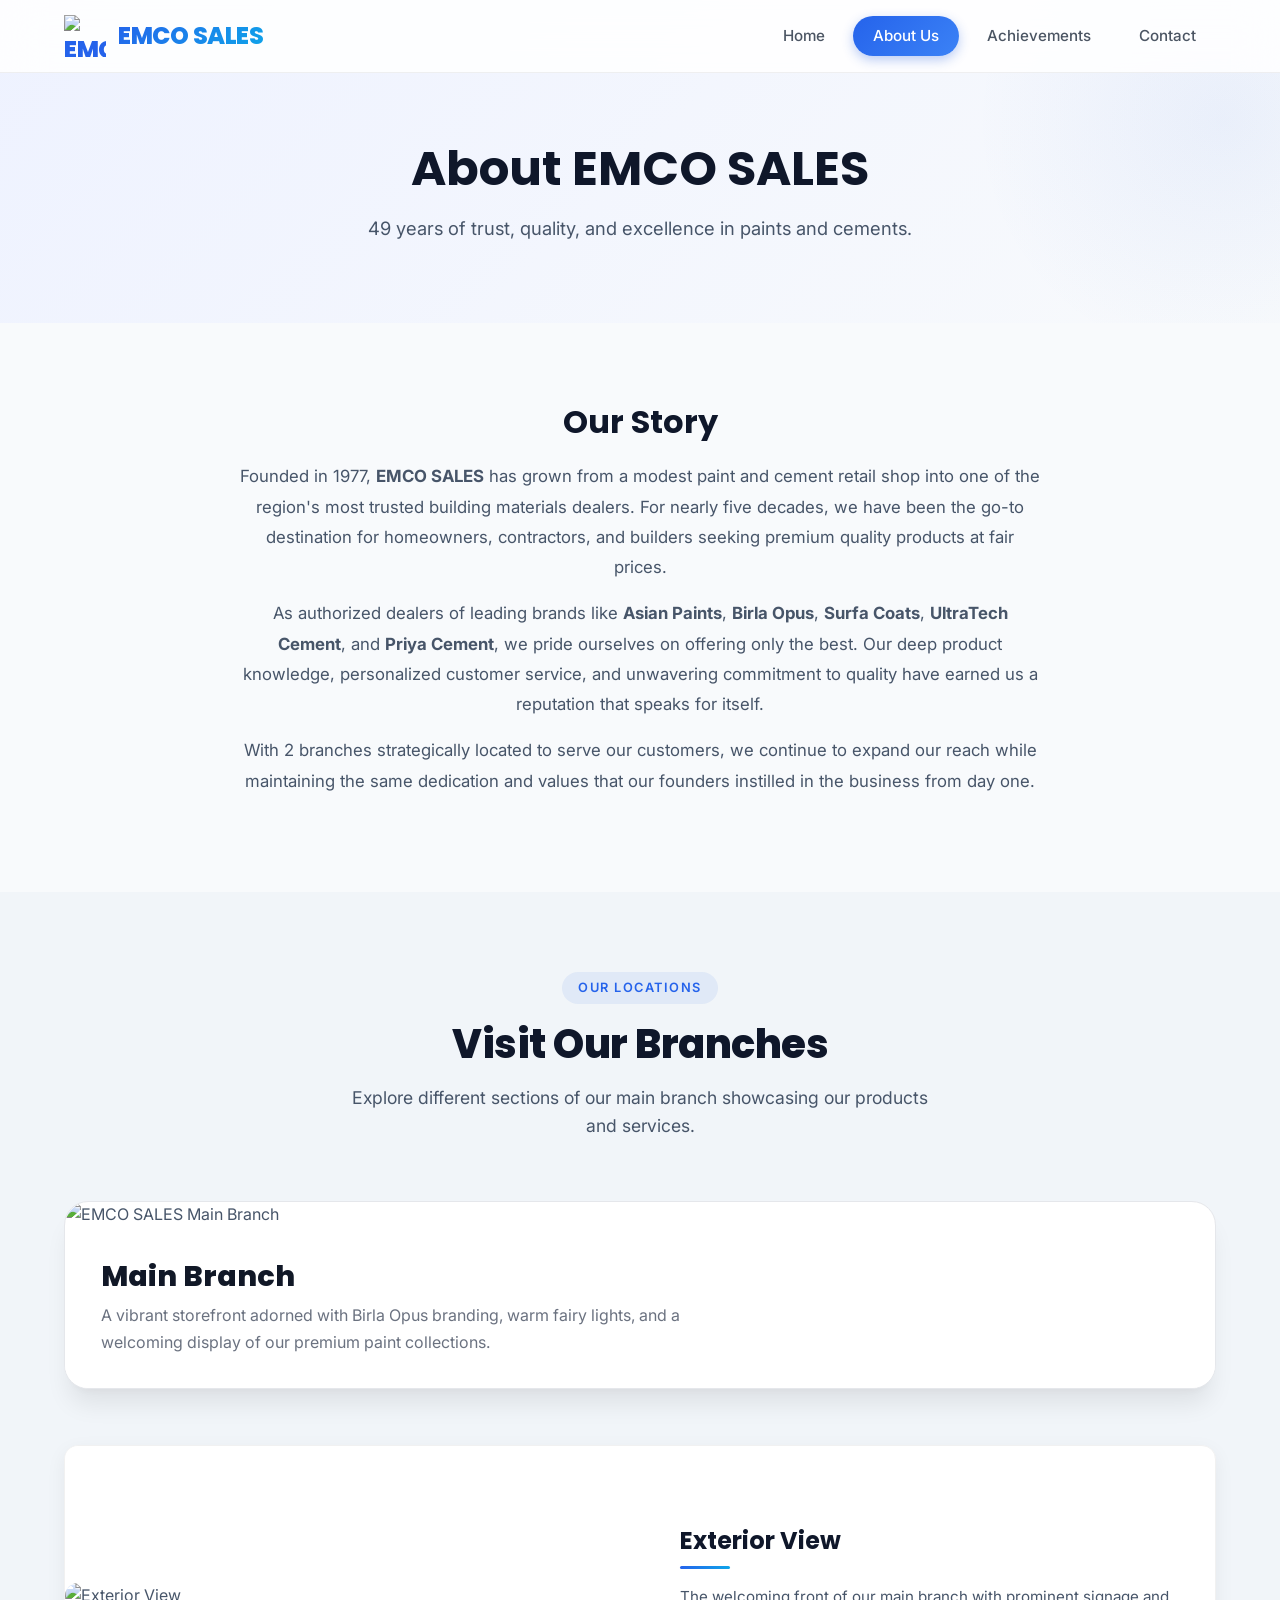
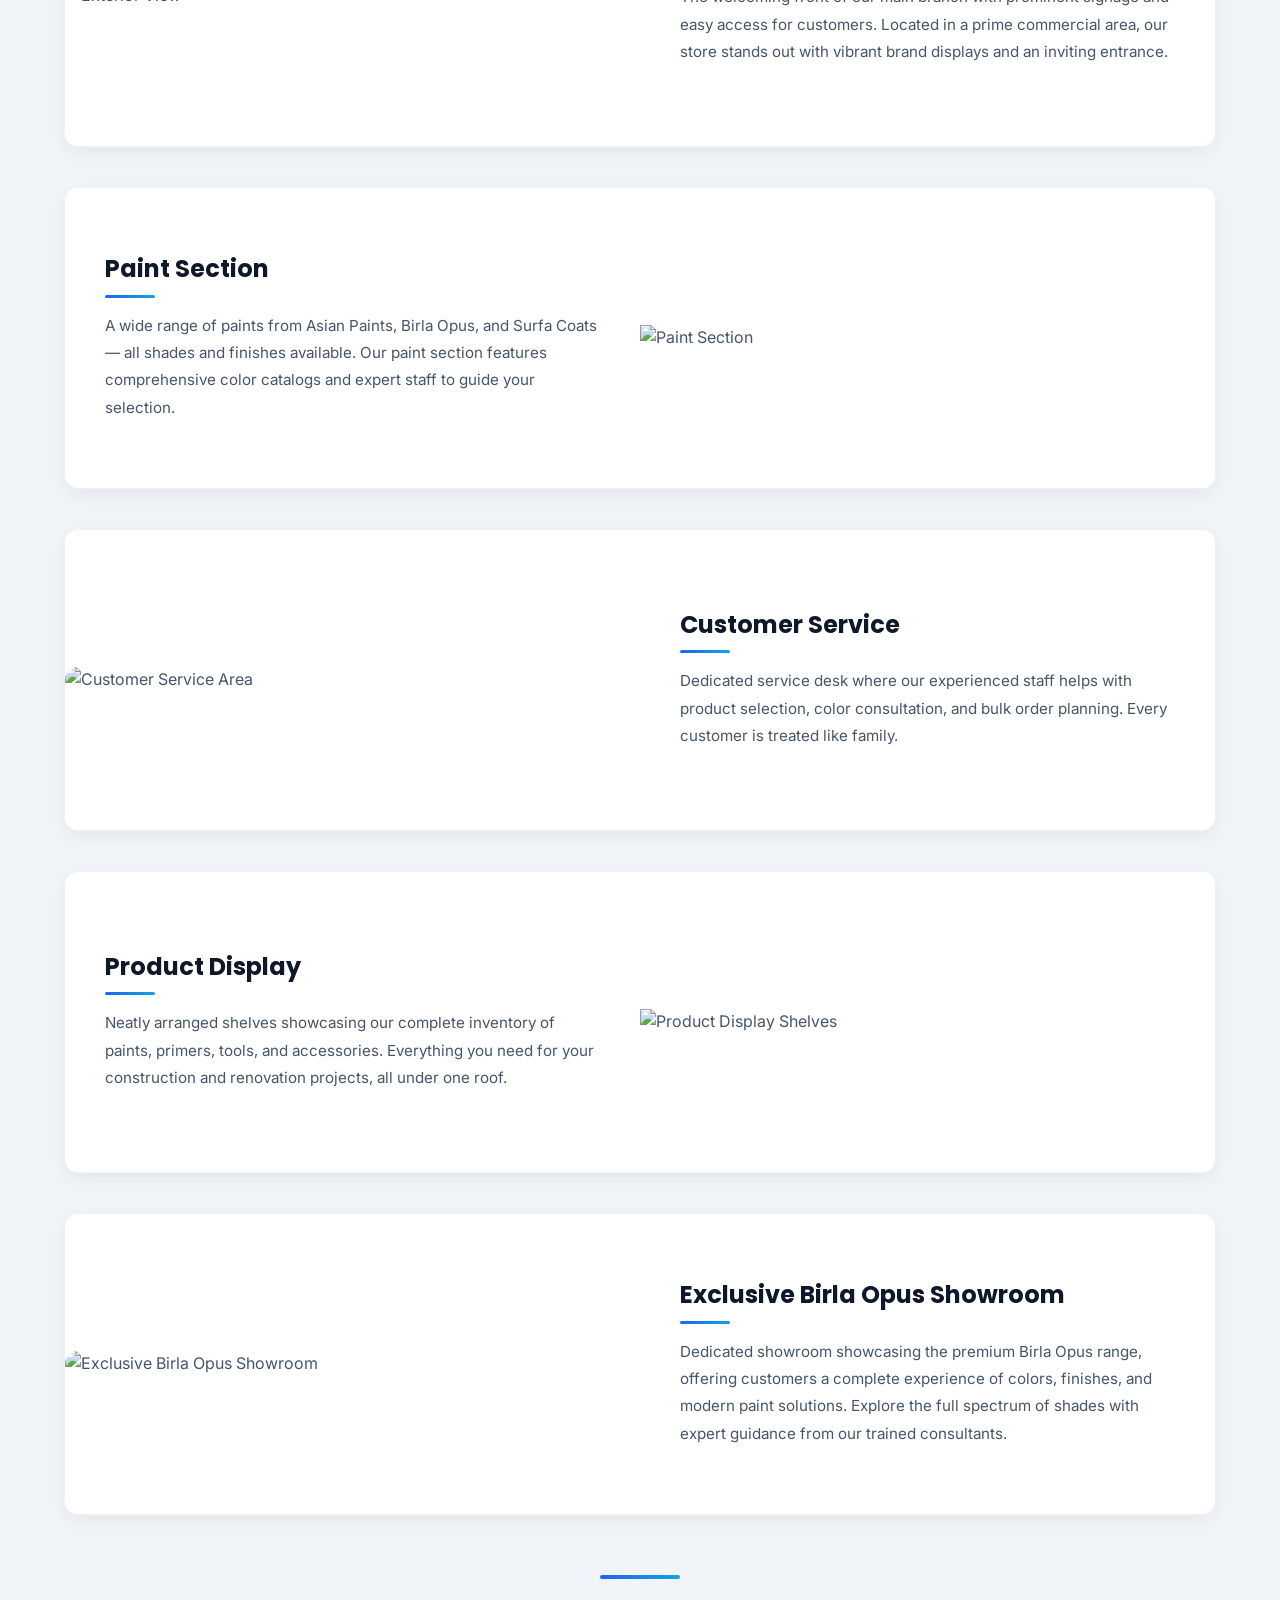
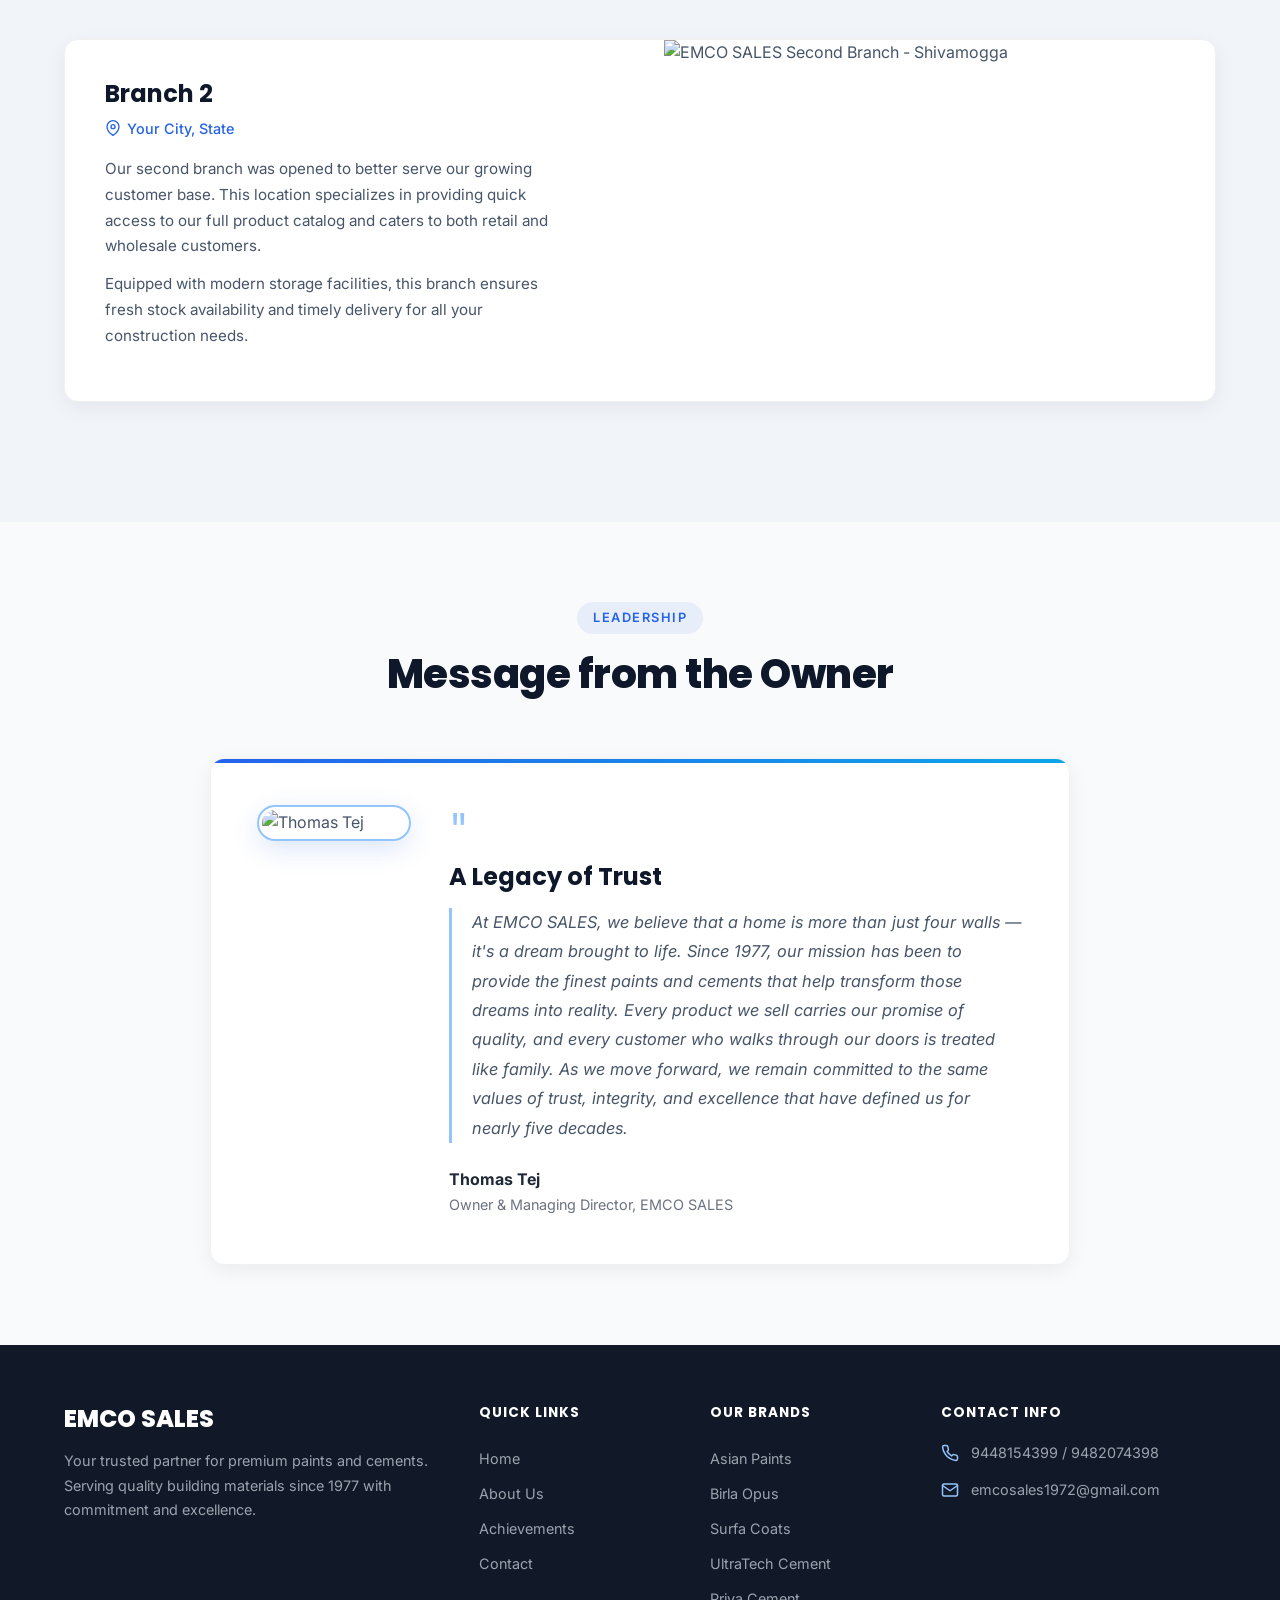
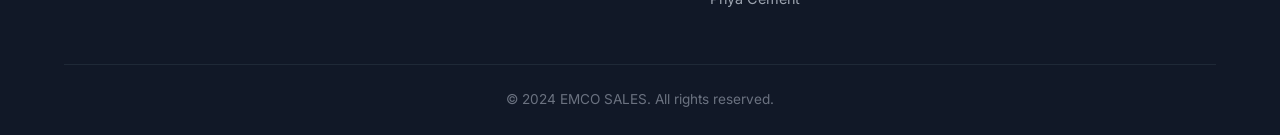
==== about.html @ 15edd334 "Add files via upload" ====
<!DOCTYPE html>
<html lang="en">

<head>
  <meta charset="UTF-8">
  <meta name="viewport" content="width=device-width, initial-scale=1.0">
  <meta name="description"
    content="About EMCO SALES - Learn about our 49+ year legacy in paints and cements. Discover our branches and meet our team.">
  <title>About Us | EMCO SALES</title>
  <link rel="stylesheet" href="styles.css">
  <link rel="icon"
    href="data:image/svg+xml,<svg xmlns='http://www.w3.org/2000/svg' viewBox='0 0 100 100'><text y='.9em' font-size='90'>🏗️</text></svg>">
</head>

<body>

  <!-- ===== NAVBAR ===== -->
  <nav class="navbar" id="navbar">
    <div class="container">
      <a href="index.html" class="nav-logo">
        <div class="nav-logo-icon">
          <img src="images/logo.png" alt="EMCO Logo" class="logo-img">
        </div>
        <span>EMCO SALES</span>
      </a>
      <div class="nav-links" id="navLinks">
        <a href="index.html">Home</a>
        <a href="about.html" class="active">About Us</a>
        <a href="achievements.html">Achievements</a>
        <a href="contact.html">Contact</a>
      </div>
      <button class="nav-toggle" id="navToggle" aria-label="Toggle navigation">
        <span></span>
        <span></span>
        <span></span>
      </button>
    </div>
  </nav>

  <!-- ===== PAGE HERO ===== -->
  <section class="page-hero">
    <div class="container">
      <h1 class="animate-fade-in-up">About EMCO SALES</h1>
      <p class="animate-fade-in-up delay-2">49 years of trust, quality, and excellence in paints and cements.</p>
    </div>
  </section>

  <!-- ===== ABOUT INTRO ===== -->
  <section class="about-intro">
    <div class="container">
      <div class="about-intro-content animate-fade-in-up">
        <h2>Our Story</h2>
        <p>
          Founded in 1977, <strong>EMCO SALES</strong> has grown from a modest paint and cement retail shop into one of
          the region's most trusted building materials dealers. For nearly five decades, we have been the go-to
          destination for homeowners, contractors, and builders seeking premium quality products at fair prices.
        </p>
        <p>
          As authorized dealers of leading brands like <strong>Asian Paints</strong>, <strong>Birla Opus</strong>,
          <strong>Surfa Coats</strong>, <strong>UltraTech Cement</strong>, and <strong>Priya Cement</strong>, we pride
          ourselves on offering only the best. Our deep product knowledge, personalized customer service, and unwavering
          commitment to quality have earned us a reputation that speaks for itself.
        </p>
        <p>
          With 2 branches strategically located to serve our customers, we continue to expand our reach while
          maintaining the same dedication and values that our founders instilled in the business from day one.
        </p>
      </div>
    </div>
  </section>

  <!-- ===== BRANCHES SECTION ===== -->
  <section class="branches-section">
    <div class="container">
      <div class="section-header">
        <div class="section-label">Our Locations</div>
        <h2 class="section-title">Visit Our Branches</h2>
        <p class="section-subtitle">Explore different sections of our main branch showcasing our products and services.
        </p>
      </div>

      <!-- ===== MAIN BRANCH HERO IMAGE ===== -->
      <div class="branch-hero animate-fade-in-up">
        <img src="images/branches/main-hero.jpg" alt="EMCO SALES Main Branch" class="branch-hero-main-img">
        <div class="branch-hero-info">
          <h3>Main Branch</h3>
          <p>A vibrant storefront adorned with Birla Opus branding, warm fairy lights, and a welcoming display of our premium paint collections.</p>
        </div>
      </div>

      <!--
        ===== HOW TO ADD / REMOVE SECTIONS =====
        Copy a <div class="branch-section"> block and paste below.
        Add class "reverse" to alternate the image side.
        Place images in: images/branches/
      -->

      <!-- EDITABLE: Exterior View -->
      <div class="branch-section animate-fade-in-up">
        <div class="branch-section-img">
          <img src="images/branches/exterior.jpg" alt="Exterior View" class="branch-section-contain-img">
        </div>
        <div class="branch-section-text">
          <h3>Exterior View</h3>
          <p>The welcoming front of our main branch with prominent signage and easy access for customers. Located in a
            prime commercial area, our store stands out with vibrant brand displays and an inviting entrance.</p>
        </div>
      </div>

      <!-- EDITABLE: Paint Section -->
      <div class="branch-section reverse animate-fade-in-up">
        <div class="branch-section-img">
          <img src="images/branches/paint-section.jpg" alt="Paint Section" class="branch-section-contain-img">
        </div>
        <div class="branch-section-text">
          <h3>Paint Section</h3>
          <p>A wide range of paints from Asian Paints, Birla Opus, and Surfa Coats — all shades and finishes available.
            Our paint section features comprehensive color catalogs and expert staff to guide your selection.</p>
        </div>
      </div>

      <!-- EDITABLE: Customer Service Area -->
      <div class="branch-section animate-fade-in-up">
        <div class="branch-section-img">
          <img src="images/branches/customer-area.jpg" alt="Customer Service Area" class="branch-section-contain-img">
        </div>
        <div class="branch-section-text">
          <h3>Customer Service</h3>
          <p>Dedicated service desk where our experienced staff helps with product selection, color consultation, and
            bulk order planning. Every customer is treated like family.</p>
        </div>
      </div>

      <!-- EDITABLE: Product Display Shelves -->
      <div class="branch-section reverse animate-fade-in-up">
        <div class="branch-section-img">
          <img src="images/branches/product-display.jpg" alt="Product Display Shelves" class="branch-section-contain-img">
        </div>
        <div class="branch-section-text">
          <h3>Product Display</h3>
          <p>Neatly arranged shelves showcasing our complete inventory of paints, primers, tools, and accessories.
            Everything you need for your construction and renovation projects, all under one roof.</p>
        </div>
      </div>

      <!-- EDITABLE: Exclusive Birla Opus Showroom -->
      <div class="branch-section animate-fade-in-up">
        <div class="branch-section-img">
          <!-- EDITABLE: Replace images/branches/birla-opus.jpg with the actual showroom photo -->
          <img src="images/branches/birla-showroom.jpg" alt="Exclusive Birla Opus Showroom" class="branch-section-contain-img">
        </div>
        <div class="branch-section-text">
          <h3>Exclusive Birla Opus Showroom</h3>
          <p>Dedicated showroom showcasing the premium Birla Opus range, offering customers a complete experience of
            colors, finishes, and modern paint solutions. Explore the full spectrum of shades with expert guidance from
            our trained consultants.</p>
        </div>
      </div>

      <!-- ===== BRANCH 2 DIVIDER ===== -->
      <div class="branch-divider"></div>

      <!-- Branch 2 -->
      <div class="branch-card reverse animate-fade-in-up delay-2">
        <div class="branch-card-image">
          <img src="images/branches/branch2.jpg" alt="EMCO SALES Second Branch - Shivamogga" style="width: 100%; height: auto; object-fit: contain; display: block;">
        </div>
        <div class="branch-card-content">
          <h3>Branch 2</h3>
          <div class="branch-location">
            <svg xmlns="http://www.w3.org/2000/svg" width="16" height="16" viewBox="0 0 24 24" fill="none"
              stroke="currentColor" stroke-width="2" stroke-linecap="round" stroke-linejoin="round">
              <path d="M21 10c0 7-9 13-9 13s-9-6-9-13a9 9 0 0 1 18 0z" />
              <circle cx="12" cy="10" r="3" />
            </svg>
            <!-- EDITABLE: Update branch location here -->
            Your City, State
          </div>
          <!-- EDITABLE: Update branch description below -->
          <p>Our second branch was opened to better serve our growing customer base. This location specializes in
            providing quick access to our full product catalog and caters to both retail and wholesale customers.</p>
          <p>Equipped with modern storage facilities, this branch ensures fresh stock availability and timely delivery
            for all your construction needs.</p>
        </div>
      </div>
    </div>
  </section>

  <!-- ===== OWNER MESSAGE ===== -->
  <section class="owner-section">
    <div class="container">
      <div class="section-header">
        <div class="section-label">Leadership</div>
        <h2 class="section-title">Message from the Owner</h2>
      </div>
      <div class="owner-card animate-fade-in-up">
        <!-- Owner Image + Content flex layout -->
        <div class="owner-card-inner">

          <!-- EDITABLE: Owner photo - replace images/owner.jpg with any image -->
          <div class="owner-img-wrap">
            <img src="images/owner.jpg" alt="Thomas Tej" class="owner-img">
          </div>

          <!-- Message Content -->
          <div class="owner-card-content">
            <span class="quote-icon">"</span>
            <h3>A Legacy of Trust</h3>
            <!-- EDITABLE: Update the owner's message below -->
            <blockquote>
              At EMCO SALES, we believe that a home is more than just four walls — it's a dream brought to life. Since 1977,
              our mission has been to provide the finest paints and cements that help transform those dreams into reality.
              Every product we sell carries our promise of quality, and every customer who walks through our doors is
              treated like family. As we move forward, we remain committed to the same values of trust, integrity, and
              excellence that have defined us for nearly five decades.
            </blockquote>
            <!-- EDITABLE: Update owner name and title below -->
            <div class="owner-name">Thomas Tej</div>
            <div class="owner-title">Owner &amp; Managing Director, EMCO SALES</div>
          </div>

        </div>
      </div>
    </div>
  </section>

  <!-- ===== FOOTER ===== -->
  <footer class="footer">
    <div class="container">
      <div class="footer-grid">
        <div class="footer-brand">
          <h3>EMCO SALES</h3>
          <p>Your trusted partner for premium paints and cements. Serving quality building materials since 1977 with
            commitment and excellence.</p>
        </div>
        <div class="footer-col">
          <h4>Quick Links</h4>
          <a href="index.html">Home</a>
          <a href="about.html">About Us</a>
          <a href="achievements.html">Achievements</a>
          <a href="contact.html">Contact</a>
        </div>
        <div class="footer-col">
          <h4>Our Brands</h4>
          <a href="#">Asian Paints</a>
          <a href="#">Birla Opus</a>
          <a href="#">Surfa Coats</a>
          <a href="#">UltraTech Cement</a>
          <a href="#">Priya Cement</a>
        </div>
        <div class="footer-col">
          <h4>Contact Info</h4>
          <div class="footer-contact-item">
            <svg xmlns="http://www.w3.org/2000/svg" viewBox="0 0 24 24" fill="none" stroke="currentColor"
              stroke-width="2" stroke-linecap="round" stroke-linejoin="round">
              <path
                d="M22 16.92v3a2 2 0 0 1-2.18 2 19.79 19.79 0 0 1-8.63-3.07 19.5 19.5 0 0 1-6-6 19.79 19.79 0 0 1-3.07-8.67A2 2 0 0 1 4.11 2h3a2 2 0 0 1 2 1.72c.127.96.361 1.903.7 2.81a2 2 0 0 1-.45 2.11L8.09 9.91a16 16 0 0 0 6 6l1.27-1.27a2 2 0 0 1 2.11-.45c.907.339 1.85.573 2.81.7A2 2 0 0 1 22 16.92z" />
            </svg>
            <span>9448154399 / 9482074398</span>
          </div>
          <div class="footer-contact-item">
            <svg xmlns="http://www.w3.org/2000/svg" viewBox="0 0 24 24" fill="none" stroke="currentColor"
              stroke-width="2" stroke-linecap="round" stroke-linejoin="round">
              <path d="M4 4h16c1.1 0 2 .9 2 2v12c0 1.1-.9 2-2 2H4c-1.1 0-2-.9-2-2V6c0-1.1.9-2 2-2z" />
              <polyline points="22,6 12,13 2,6" />
            </svg>
            <span>emcosales1972@gmail.com</span>
          </div>
        </div>
      </div>
      <div class="footer-bottom">
        <p>&copy; 2024 EMCO SALES. All rights reserved.</p>
      </div>
    </div>
  </footer>

  <script src="main.js"></script>
</body>

</html>
---- styles.css ----
/* ===== EMCO SALES - Global Styles ===== */
@import url('https://fonts.googleapis.com/css2?family=Inter:wght@300;400;500;600;700;800;900&family=Poppins:wght@300;400;500;600;700;800&display=swap');

/* ===== CSS Custom Properties ===== */
:root {
  --primary: #2563eb;
  --primary-dark: #1e40af;
  --primary-light: #3b82f6;
  --primary-lighter: #93c5fd;
  --primary-bg: #eff6ff;
  --accent: #0ea5e9;
  --accent-dark: #0284c7;
  --white: #ffffff;
  --off-white: #f8fafc;
  --gray-50: #f9fafb;
  --gray-100: #f3f4f6;
  --gray-200: #e5e7eb;
  --gray-300: #d1d5db;
  --gray-400: #9ca3af;
  --gray-500: #6b7280;
  --gray-600: #4b5563;
  --gray-700: #374151;
  --gray-800: #1f2937;
  --gray-900: #111827;
  --success: #10b981;
  --warning: #f59e0b;
  --danger: #ef4444;
  --shadow-sm: 0 1px 2px rgba(0, 0, 0, 0.05);
  --shadow-md: 0 4px 6px -1px rgba(0, 0, 0, 0.07), 0 2px 4px -2px rgba(0, 0, 0, 0.05);
  --shadow-lg: 0 10px 15px -3px rgba(0, 0, 0, 0.08), 0 4px 6px -4px rgba(0, 0, 0, 0.04);
  --shadow-xl: 0 20px 25px -5px rgba(0, 0, 0, 0.08), 0 8px 10px -6px rgba(0, 0, 0, 0.04);
  --shadow-2xl: 0 25px 50px -12px rgba(0, 0, 0, 0.15);
  --radius-sm: 8px;
  --radius-md: 12px;
  --radius-lg: 16px;
  --radius-xl: 24px;
  --radius-full: 9999px;
  --transition-fast: 0.2s ease;
  --transition-normal: 0.3s ease;
  --transition-slow: 0.5s ease;
  --font-primary: 'Poppins', 'Inter', -apple-system, BlinkMacSystemFont, sans-serif;
  --font-secondary: 'Inter', -apple-system, BlinkMacSystemFont, sans-serif;
}

/* ===== Reset & Base ===== */
*,
*::before,
*::after {
  margin: 0;
  padding: 0;
  box-sizing: border-box;
}

html {
  scroll-behavior: smooth;
  font-size: 16px;
}

body {
  font-family: var(--font-secondary);
  color: #475569;
  background-color: #f8fafc;
  line-height: 1.6;
  overflow-x: hidden;
  -webkit-font-smoothing: antialiased;
  -moz-osx-font-smoothing: grayscale;
}

a {
  text-decoration: none;
  color: inherit;
  transition: color var(--transition-fast);
}

img {
  max-width: 100%;
  height: auto;
  display: block;
}

ul,
ol {
  list-style: none;
}

h1,
h2,
h3,
h4,
h5,
h6 {
  font-family: var(--font-primary);
  font-weight: 700;
  line-height: 1.2;
}

.container {
  max-width: 1200px;
  margin: 0 auto;
  padding: 0 24px;
}

/* ===== Animations ===== */
@keyframes fadeInUp {
  from {
    opacity: 0;
    transform: translateY(30px);
  }

  to {
    opacity: 1;
    transform: translateY(0);
  }
}

@keyframes fadeInLeft {
  from {
    opacity: 0;
    transform: translateX(-40px);
  }

  to {
    opacity: 1;
    transform: translateX(0);
  }
}

@keyframes fadeInRight {
  from {
    opacity: 0;
    transform: translateX(40px);
  }

  to {
    opacity: 1;
    transform: translateX(0);
  }
}

@keyframes fadeIn {
  from {
    opacity: 0;
  }

  to {
    opacity: 1;
  }
}

@keyframes float {

  0%,
  100% {
    transform: translateY(0px);
  }

  50% {
    transform: translateY(-12px);
  }
}

@keyframes pulse {

  0%,
  100% {
    transform: scale(1);
  }

  50% {
    transform: scale(1.05);
  }
}

@keyframes slideDown {
  from {
    opacity: 0;
    transform: translateY(-20px);
  }

  to {
    opacity: 1;
    transform: translateY(0);
  }
}

@keyframes shimmer {
  0% {
    background-position: -200% 0;
  }

  100% {
    background-position: 200% 0;
  }
}

@keyframes countUp {
  from {
    opacity: 0;
    transform: scale(0.5);
  }

  to {
    opacity: 1;
    transform: scale(1);
  }
}

.animate-fade-in-up {
  animation: fadeInUp 0.7s ease forwards;
  opacity: 0;
}

.animate-fade-in-left {
  animation: fadeInLeft 0.7s ease forwards;
  opacity: 0;
}

.animate-fade-in-right {
  animation: fadeInRight 0.7s ease forwards;
  opacity: 0;
}

.animate-fade-in {
  animation: fadeIn 0.7s ease forwards;
  opacity: 0;
}

.delay-1 {
  animation-delay: 0.1s;
}

.delay-2 {
  animation-delay: 0.2s;
}

.delay-3 {
  animation-delay: 0.3s;
}

.delay-4 {
  animation-delay: 0.4s;
}

.delay-5 {
  animation-delay: 0.5s;
}

.delay-6 {
  animation-delay: 0.6s;
}

.delay-7 {
  animation-delay: 0.7s;
}

/* ===== HEADER / NAVBAR ===== */
.navbar {
  position: fixed;
  top: 0;
  left: 0;
  right: 0;
  z-index: 1000;
  background: rgba(255, 255, 255, 0.85);
  backdrop-filter: blur(20px);
  -webkit-backdrop-filter: blur(20px);
  border-bottom: 1px solid rgba(0, 0, 0, 0.06);
  transition: all var(--transition-normal);
  animation: slideDown 0.5s ease;
}

.navbar.scrolled {
  box-shadow: var(--shadow-lg);
  background: rgba(255, 255, 255, 0.98);
}

.navbar .container {
  display: flex;
  align-items: center;
  justify-content: space-between;
  height: 72px;
}

.nav-logo {
  display: flex;
  align-items: center;
  gap: 12px;
  font-family: var(--font-primary);
  font-weight: 800;
  font-size: 1.5rem;
  color: var(--primary);
  letter-spacing: -0.5px;
}

.nav-logo-icon {
  width: 42px;
  height: 42px;
  display: flex;
  align-items: center;
  justify-content: center;
  background: none;
  box-shadow: none;
}

/* ===== LOGO IMAGE FIX ===== */
.logo-img {
  width: 100%;
  height: 100%;
  object-fit: contain;
}

.nav-logo span {
  background: linear-gradient(135deg, var(--primary), var(--accent));
  -webkit-background-clip: text;
  -webkit-text-fill-color: transparent;
  background-clip: text;
}

.nav-links {
  display: flex;
  align-items: center;
  gap: 8px;
}

.nav-links a {
  padding: 8px 20px;
  border-radius: var(--radius-full);
  font-family: var(--font-secondary);
  font-weight: 500;
  font-size: 0.95rem;
  color: var(--gray-600);
  transition: all var(--transition-fast);
  position: relative;
}

.nav-links a:hover {
  color: var(--primary);
  background: var(--primary-bg);
}

.nav-links a.active {
  color: var(--white);
  background: linear-gradient(135deg, var(--primary), var(--primary-light));
  box-shadow: 0 4px 12px rgba(26, 86, 219, 0.3);
}

.nav-toggle {
  display: none;
  background: none;
  border: none;
  cursor: pointer;
  padding: 8px;
  border-radius: var(--radius-sm);
  transition: background var(--transition-fast);
}

.nav-toggle:hover {
  background: var(--gray-100);
}

.nav-toggle span {
  display: block;
  width: 24px;
  height: 2.5px;
  background: var(--gray-700);
  border-radius: 2px;
  transition: all var(--transition-fast);
  margin: 5px 0;
}

.nav-toggle.open span:nth-child(1) {
  transform: rotate(45deg) translate(5px, 5px);
}

.nav-toggle.open span:nth-child(2) {
  opacity: 0;
}

.nav-toggle.open span:nth-child(3) {
  transform: rotate(-45deg) translate(5px, -5px);
}

/* ===== HERO SECTION ===== */
.hero {
  min-height: 100vh;
  display: flex;
  align-items: center;
  position: relative;
  overflow: hidden;
  background: linear-gradient(135deg, #eef2ff, #f8fafc);
  padding-top: 72px;
}

.hero::before {
  content: '';
  position: absolute;
  top: -50%;
  right: -20%;
  width: 700px;
  height: 700px;
  border-radius: 50%;
  background: radial-gradient(circle, rgba(37, 99, 235, 0.05) 0%, transparent 70%);
  pointer-events: none;
}

.hero::after {
  content: '';
  position: absolute;
  bottom: -30%;
  left: -10%;
  width: 500px;
  height: 500px;
  border-radius: 50%;
  background: radial-gradient(circle, rgba(14, 165, 233, 0.04) 0%, transparent 70%);
  pointer-events: none;
}

.hero .container {
  display: grid;
  grid-template-columns: 1fr 1fr;
  gap: 60px;
  align-items: center;
  position: relative;
  z-index: 1;
}

.hero-content {
  padding: 40px 0;
}

/* Hero Top Brand (duplicated nav-logo in hero) */
.hero-top-brand {
  display: flex;
  justify-content: center;
  align-items: center;
  margin-bottom: 15px;
}

.hero-top-brand .nav-logo-icon {
  width: 55px;
  height: 55px;
}

.hero-top-brand .nav-logo span {
  font-size: 28px;
}

.hero-badge {
  display: inline-flex;
  align-items: center;
  gap: 8px;
  padding: 8px 18px;
  background: rgba(26, 86, 219, 0.1);
  border: 1px solid rgba(26, 86, 219, 0.15);
  border-radius: var(--radius-full);
  font-size: 0.85rem;
  font-weight: 600;
  color: var(--primary);
  margin-bottom: 24px;
  animation: fadeInUp 0.6s ease forwards;
}

.hero-badge svg {
  width: 16px;
  height: 16px;
}

.hero-title {
  font-size: 3.2rem;
  font-weight: 800;
  color: #0f172a;
  line-height: 1.15;
  margin-bottom: 20px;
  letter-spacing: -1px;
  animation: fadeInUp 0.7s ease 0.1s forwards;
  opacity: 0;
}

.hero-title .highlight {
  background: linear-gradient(135deg, var(--primary), var(--accent));
  -webkit-background-clip: text;
  -webkit-text-fill-color: transparent;
  background-clip: text;
}

.hero-subtitle {
  font-size: 1.15rem;
  color: var(--gray-500);
  line-height: 1.7;
  margin-bottom: 36px;
  max-width: 500px;
  animation: fadeInUp 0.7s ease 0.2s forwards;
  opacity: 0;
}

.hero-buttons {
  display: flex;
  gap: 16px;
  flex-wrap: wrap;
  animation: fadeInUp 0.7s ease 0.3s forwards;
  opacity: 0;
}

.btn {
  display: inline-flex;
  align-items: center;
  gap: 8px;
  padding: 14px 32px;
  border-radius: var(--radius-full);
  font-family: var(--font-primary);
  font-weight: 600;
  font-size: 0.95rem;
  cursor: pointer;
  border: none;
  transition: all var(--transition-normal);
  text-decoration: none;
}

.btn-primary {
  background: #2563eb;
  color: var(--white);
  box-shadow: 0 4px 15px rgba(37, 99, 235, 0.3);
}

.btn-primary:hover {
  background: #1e40af;
  transform: translateY(-2px);
  box-shadow: 0 8px 25px rgba(37, 99, 235, 0.4);
}

.btn-secondary {
  background: var(--white);
  color: var(--primary);
  border: 2px solid var(--primary-lighter);
  box-shadow: var(--shadow-sm);
}

.btn-secondary:hover {
  background: var(--primary-bg);
  border-color: var(--primary);
  transform: translateY(-2px);
  box-shadow: var(--shadow-md);
}

.hero-image {
  display: flex;
  justify-content: center;
  align-items: center;
  animation: fadeInRight 0.9s ease 0.3s forwards;
  opacity: 0;
}

.hero-image img {
  width: 100%;
  max-width: 560px;
  height: 380px;
  object-fit: cover;
  border-radius: var(--radius-xl);
  box-shadow: 0 20px 50px rgba(0, 0, 0, 0.15);
  border: 4px solid rgba(255, 255, 255, 0.6);
}


/* ===== SECTION COMMON ===== */
.section {
  padding: 110px 0;
}

.section-alt {
  background: #f1f5f9;
}

.section-header {
  text-align: center;
  margin-bottom: 60px;
}

.section-label {
  display: inline-flex;
  align-items: center;
  gap: 8px;
  padding: 6px 16px;
  background: rgba(26, 86, 219, 0.08);
  border-radius: var(--radius-full);
  font-size: 0.8rem;
  font-weight: 600;
  color: var(--primary);
  text-transform: uppercase;
  letter-spacing: 1.5px;
  margin-bottom: 16px;
}

.section-title {
  font-size: 2.5rem;
  font-weight: 800;
  color: #0f172a;
  margin-bottom: 16px;
  letter-spacing: -0.5px;
}

.section-subtitle {
  font-size: 1.1rem;
  color: #475569;
  max-width: 600px;
  margin: 0 auto;
}

/* ===== FEATURES SECTION ===== */
.features-grid {
  display: grid;
  grid-template-columns: repeat(4, 1fr);
  gap: 24px;
}

.feature-card {
  background: #ffffff;
  border-radius: 14px;
  padding: 36px 28px;
  text-align: center;
  border: 1px solid #f1f1f1;
  box-shadow: 0 6px 20px rgba(0, 0, 0, 0.06);
  transition: all var(--transition-normal);
  position: relative;
  overflow: hidden;
}

.feature-card::before {
  content: '';
  position: absolute;
  top: 0;
  left: 0;
  right: 0;
  height: 4px;
  background: linear-gradient(90deg, var(--primary), var(--accent));
  transform: scaleX(0);
  transition: transform var(--transition-normal);
}

.feature-card:hover {
  transform: translateY(-4px);
  box-shadow: 0 12px 30px rgba(0, 0, 0, 0.1);
  border-color: var(--primary-lighter);
}

.feature-card:hover::before {
  transform: scaleX(1);
}

.feature-icon {
  width: 64px;
  height: 64px;
  margin: 0 auto 20px;
  border-radius: var(--radius-md);
  display: flex;
  align-items: center;
  justify-content: center;
  font-size: 1.6rem;
  transition: all var(--transition-normal);
}

.feature-icon.blue {
  background: linear-gradient(135deg, #eff6ff, #dbeafe);
  color: var(--primary);
}

.feature-icon.cyan {
  background: linear-gradient(135deg, #ecfeff, #cffafe);
  color: var(--accent);
}

.feature-icon.green {
  background: linear-gradient(135deg, #ecfdf5, #d1fae5);
  color: var(--success);
}

.feature-icon.amber {
  background: linear-gradient(135deg, #fffbeb, #fef3c7);
  color: var(--warning);
}

.feature-card:hover .feature-icon {
  transform: scale(1.1);
}

.feature-card h3 {
  font-size: 1.1rem;
  font-weight: 700;
  color: #0f172a;
  margin-bottom: 10px;
}

.feature-card p {
  font-size: 0.9rem;
  color: #475569;
  line-height: 1.6;
}

/* ===== BRANDS SECTION ===== */
.brands-grid {
  display: grid;
  grid-template-columns: repeat(5, 1fr);
  gap: 24px;
}

.brand-card {
  background: #ffffff;
  border-radius: 14px;
  padding: 32px 24px;
  display: flex;
  flex-direction: column;
  align-items: center;
  justify-content: center;
  border: 1px solid #f1f1f1;
  box-shadow: 0 6px 20px rgba(0, 0, 0, 0.06);
  transition: all var(--transition-normal);
  min-height: 160px;
}

.brand-card:hover {
  transform: translateY(-4px);
  box-shadow: 0 12px 30px rgba(0, 0, 0, 0.1);
  border-color: var(--primary-lighter);
  background: rgba(37, 99, 235, 0.05);
}

.brand-card img {
  max-width: 130px;
  max-height: 80px;
  object-fit: contain;
  filter: grayscale(30%);
  transition: all var(--transition-normal);
}

.brand-card:hover img {
  filter: grayscale(0%);
  transform: scale(1.1);
}

.brand-card .brand-name {
  margin-top: 12px;
  font-size: 0.85rem;
  font-weight: 600;
  color: var(--gray-500);
  text-align: center;
}

/* Fallback: when logo fails to load, show styled brand name */
.brand-name.fallback-visible {
  margin-top: 0;
  font-size: 1.15rem;
  font-weight: 700;
  color: var(--primary);
  padding: 20px 12px;
  background: linear-gradient(135deg, var(--primary-bg), #dbeafe);
  border-radius: var(--radius-md);
  width: 100%;
  display: flex;
  align-items: center;
  justify-content: center;
  min-height: 80px;
  letter-spacing: 0.3px;
}

/* ===== STATS SECTION ===== */
.stats-section {
  background: linear-gradient(135deg, #1e40af, #2563eb);
  padding: 80px 0;
  position: relative;
  overflow: hidden;
}

.stats-section::before {
  content: '';
  position: absolute;
  top: 0;
  left: 0;
  right: 0;
  bottom: 0;
  background: url("data:image/svg+xml,%3Csvg width='60' height='60' viewBox='0 0 60 60' xmlns='http://www.w3.org/2000/svg'%3E%3Cg fill='none' fill-rule='evenodd'%3E%3Cg fill='%23ffffff' fill-opacity='0.03'%3E%3Ccircle cx='30' cy='30' r='2'/%3E%3C/g%3E%3C/g%3E%3C/svg%3E");
}

.stats-grid {
  display: grid;
  grid-template-columns: repeat(2, 1fr);
  gap: 48px;
  max-width: 700px;
  margin: 0 auto;
  position: relative;
  z-index: 1;
}

.stat-item {
  text-align: center;
  padding: 32px;
  border-radius: var(--radius-lg);
  background: rgba(255, 255, 255, 0.08);
  border: 1px solid rgba(255, 255, 255, 0.12);
  backdrop-filter: blur(10px);
  transition: all var(--transition-normal);
}

.stat-item:hover {
  background: rgba(255, 255, 255, 0.14);
  transform: translateY(-4px);
}

.stat-icon {
  font-size: 2rem;
  margin-bottom: 12px;
  display: block;
}

.stat-number {
  font-family: var(--font-primary);
  font-size: 3rem;
  font-weight: 800;
  color: var(--white);
  line-height: 1;
  margin-bottom: 8px;
}

.stat-label {
  font-size: 1rem;
  color: rgba(255, 255, 255, 0.75);
  font-weight: 500;
}

/* ===== FOOTER ===== */
.footer {
  background: var(--gray-900);
  padding: 60px 0 24px;
  color: var(--gray-400);
}

.footer-grid {
  display: grid;
  grid-template-columns: 2fr 1fr 1fr 1.5fr;
  gap: 48px;
  margin-bottom: 48px;
}

.footer-brand h3 {
  font-size: 1.5rem;
  color: var(--white);
  margin-bottom: 16px;
  font-weight: 800;
}

.footer-brand p {
  font-size: 0.9rem;
  line-height: 1.7;
  color: var(--gray-400);
}

.footer-col h4 {
  font-size: 1rem;
  font-weight: 700;
  color: var(--white);
  margin-bottom: 20px;
  text-transform: uppercase;
  letter-spacing: 1px;
  font-size: 0.85rem;
}

.footer-col a {
  display: block;
  font-size: 0.9rem;
  color: var(--gray-400);
  padding: 6px 0;
  transition: all var(--transition-fast);
}

.footer-col a:hover {
  color: var(--primary-lighter);
  padding-left: 6px;
}

.footer-contact-item {
  display: flex;
  align-items: flex-start;
  gap: 12px;
  margin-bottom: 14px;
  font-size: 0.9rem;
}

.footer-contact-item svg {
  width: 18px;
  height: 18px;
  color: var(--primary-lighter);
  flex-shrink: 0;
  margin-top: 3px;
}

.footer-bottom {
  border-top: 1px solid var(--gray-800);
  padding-top: 24px;
  text-align: center;
  font-size: 0.85rem;
  color: var(--gray-500);
}

/* ===== ABOUT PAGE ===== */
.page-hero {
  padding: 140px 0 80px;
  background: linear-gradient(135deg, #eef2ff, #f8fafc);
  text-align: center;
  position: relative;
  overflow: hidden;
}

.page-hero::before {
  content: '';
  position: absolute;
  top: -40%;
  right: -15%;
  width: 500px;
  height: 500px;
  border-radius: 50%;
  background: radial-gradient(circle, rgba(26, 86, 219, 0.06) 0%, transparent 70%);
}

.page-hero h1 {
  font-size: 3rem;
  color: #0f172a;
  margin-bottom: 16px;
}

.page-hero p {
  font-size: 1.15rem;
  color: #475569;
  max-width: 600px;
  margin: 0 auto;
}

.about-intro {
  padding: 80px 0;
}

.about-intro-content {
  max-width: 800px;
  margin: 0 auto;
  text-align: center;
}

.about-intro-content h2 {
  font-size: 2rem;
  color: #0f172a;
  margin-bottom: 20px;
}

.about-intro-content p {
  font-size: 1.05rem;
  color: #475569;
  line-height: 1.8;
  margin-bottom: 16px;
}

/* Branch Cards */
.branches-section {
  padding: 80px 0;
  background: #f1f5f9;
}

.branch-card {
  display: grid;
  grid-template-columns: 1fr 1fr;
  gap: 48px;
  align-items: center;
  background: #ffffff;
  border-radius: 14px;
  overflow: hidden;
  box-shadow: 0 6px 20px rgba(0, 0, 0, 0.06);
  margin-bottom: 40px;
  border: 1px solid #f1f1f1;
}

.branch-card.reverse {
  direction: rtl;
}

.branch-card.reverse>* {
  direction: ltr;
}

.branch-card-image {
  height: 100%;
  min-height: 320px;
  overflow: hidden;
}

.branch-card-image img {
  width: 100%;
  height: 100%;
  object-fit: cover;
  transition: transform var(--transition-slow);
}

.branch-card:hover .branch-card-image img {
  transform: scale(1.05);
}

.branch-card-content {
  padding: 40px;
}

.branch-card-content h3 {
  font-size: 1.5rem;
  color: #0f172a;
  margin-bottom: 8px;
}

.branch-card-content .branch-location {
  display: flex;
  align-items: center;
  gap: 6px;
  color: var(--primary);
  font-weight: 500;
  font-size: 0.9rem;
  margin-bottom: 16px;
}

.branch-card-content p {
  color: #475569;
  line-height: 1.7;
  margin-bottom: 12px;
  font-size: 0.95rem;
}

/* Branch Hero (Main Branch large image) */
.branch-hero {
  border-radius: var(--radius-xl);
  overflow: hidden;
  margin-bottom: 56px;
  box-shadow: var(--shadow-xl);
  position: relative;
  border: 1px solid var(--gray-200);
  background: var(--white);
}

/* Default img rule (keeps backward-compat if the old local image is ever restored) */
.branch-hero img {
  width: 100%;
  height: 420px;
  object-fit: cover;
  display: block;
  transition: transform var(--transition-slow);
}

/* Main Branch: show the full image, no cropping */
.branch-hero-main-img {
  width: 100% !important;
  height: auto !important;
  object-fit: contain !important;
  display: block;
  border-radius: var(--radius-xl) var(--radius-xl) 0 0;
  box-shadow: 0 8px 32px rgba(0, 0, 0, 0.12);
  transition: transform var(--transition-slow);
}

.branch-hero:hover .branch-hero-main-img {
  transform: scale(1.02);
}

.branch-hero-info {
  padding: 32px 36px;
  background: var(--white);
}

.branch-hero-info h3 {
  font-size: 1.8rem;
  font-weight: 800;
  color: var(--gray-900);
  margin-bottom: 8px;
}

.branch-hero-info p {
  font-size: 1rem;
  color: var(--gray-500);
  max-width: 600px;
  line-height: 1.7;
}

/* Branch Sections (vertical alternating layout) */
.branch-section {
  display: grid;
  grid-template-columns: 1fr 1fr;
  gap: 0;
  align-items: stretch;
  background: #ffffff;
  border-radius: 14px;
  overflow: hidden;
  box-shadow: 0 6px 20px rgba(0, 0, 0, 0.06);
  border: 1px solid #f1f1f1;
  margin-bottom: 40px;
  transition: box-shadow var(--transition-normal);
}

.branch-section:hover {
  box-shadow: 0 12px 30px rgba(0, 0, 0, 0.1);
}

.branch-section.reverse {
  direction: rtl;
}

.branch-section.reverse>* {
  direction: ltr;
}

.branch-section-img {
  height: 100%;
  min-height: 300px;
  overflow: hidden;
  background: var(--white);
  display: flex;
  align-items: center;
  justify-content: center;
}

.branch-section-img img {
  width: 100%;
  height: 100%;
  object-fit: cover;
  transition: transform var(--transition-slow);
}

/* Real photos: show full image, no cropping */
.branch-section-contain-img {
  width: 100% !important;
  height: auto !important;
  object-fit: contain !important;
  display: block;
  border-radius: var(--radius-lg) 0 0 var(--radius-lg);
  transition: transform var(--transition-slow);
}

.branch-section.reverse .branch-section-contain-img {
  border-radius: 0 var(--radius-lg) var(--radius-lg) 0;
}

.branch-section:hover .branch-section-contain-img {
  transform: scale(1.03);
}

.branch-section-text {
  padding: 44px 40px;
  display: flex;
  flex-direction: column;
  justify-content: center;
}

.branch-section-text h3 {
  font-size: 1.5rem;
  font-weight: 700;
  color: #0f172a;
  margin-bottom: 14px;
  position: relative;
  padding-bottom: 14px;
}

.branch-section-text h3::after {
  content: '';
  position: absolute;
  bottom: 0;
  left: 0;
  width: 50px;
  height: 3px;
  background: linear-gradient(90deg, var(--primary), var(--accent));
  border-radius: 2px;
}

.branch-section-text p {
  font-size: 0.95rem;
  color: #475569;
  line-height: 1.8;
}

.branch-divider {
  width: 80px;
  height: 4px;
  background: linear-gradient(90deg, var(--primary), var(--accent));
  border-radius: 2px;
  margin: 60px auto;
}

/* Owner Section */
.owner-section {
  padding: 80px 0;
  background: transparent;
}

.owner-card {
  max-width: 860px;
  margin: 0 auto;
  background: #ffffff;
  border-radius: 14px;
  padding: 48px;
  box-shadow: 0 6px 20px rgba(0, 0, 0, 0.06);
  border: 1px solid #f1f1f1;
  position: relative;
  overflow: hidden;
}

.owner-card::before {
  content: '';
  position: absolute;
  top: 0;
  left: 0;
  right: 0;
  height: 4px;
  background: linear-gradient(90deg, var(--primary), var(--accent));
}

/* Two-column inner layout: image left, content right */
.owner-card-inner {
  display: flex;
  align-items: flex-start;
  gap: 40px;
}

/* ── Owner Image ── */
.owner-img-wrap {
  flex-shrink: 0;
  width: 150px;
}

.owner-img {
  width: 150px;
  height: auto;
  object-fit: cover;
  display: block;
  border-radius: var(--radius-lg);
  box-shadow: 0 8px 28px rgba(26, 86, 219, 0.18);
  border: 3px solid var(--white);
  outline: 2px solid var(--primary-lighter);
}

/* ── Message Content ── */
.owner-card-content {
  flex: 1;
  min-width: 0;
}

.owner-card-content .quote-icon {
  font-size: 3rem;
  color: var(--primary-lighter);
  margin-bottom: 8px;
  display: block;
  line-height: 1;
}

.owner-card-content h3 {
  font-size: 1.5rem;
  color: #0f172a;
  margin-bottom: 16px;
}

.owner-card-content blockquote {
  font-size: 1.02rem;
  color: #475569;
  line-height: 1.8;
  font-style: italic;
  margin-bottom: 24px;
  padding-left: 20px;
  border-left: 3px solid var(--primary-lighter);
}

.owner-card .owner-name {
  font-weight: 700;
  color: var(--gray-800);
  font-size: 1rem;
}

.owner-card .owner-title {
  color: var(--gray-500);
  font-size: 0.9rem;
}

/* ── Responsive: stack on mobile ── */
@media (max-width: 640px) {
  .owner-card {
    padding: 32px 24px;
  }

  .owner-card-inner {
    flex-direction: column;
    align-items: center;
    gap: 28px;
  }

  .owner-card-content {
    text-align: center;
  }

  .owner-card-content blockquote {
    border-left: none;
    padding-left: 0;
    padding-top: 16px;
    border-top: 3px solid var(--primary-lighter);
  }

  .owner-card-content .quote-icon {
    text-align: center;
  }
}

/* ===== ACHIEVEMENTS PAGE ===== */
.gallery-grid {
  display: grid;
  grid-template-columns: repeat(auto-fill, minmax(280px, 1fr));
  gap: 24px;
}

.gallery-item {
  position: relative;
  border-radius: 14px;
  overflow: hidden;
  background: #ffffff;
  box-shadow: 0 6px 20px rgba(0, 0, 0, 0.06);
  border: 1px solid #f1f1f1;
  transition: all var(--transition-normal);
  cursor: pointer;
}

.gallery-item:hover {
  transform: translateY(-4px);
  box-shadow: 0 12px 30px rgba(0, 0, 0, 0.1);
}

.gallery-item img {
  width: 100%;
  height: 250px;
  object-fit: cover;
  transition: transform var(--transition-slow);
}

.gallery-item:hover img {
  transform: scale(1.08);
}

.gallery-overlay {
  position: absolute;
  bottom: 0;
  left: 0;
  right: 0;
  padding: 24px;
  background: linear-gradient(transparent, rgba(0, 0, 0, 0.7));
  color: var(--white);
  opacity: 0;
  transition: opacity var(--transition-normal);
}

.gallery-item:hover .gallery-overlay {
  opacity: 1;
}

.gallery-overlay h4 {
  font-size: 1rem;
  font-weight: 600;
  margin-bottom: 4px;
}

.gallery-overlay p {
  font-size: 0.85rem;
  opacity: 0.85;
}

/* Add More Card */
.gallery-add {
  display: flex;
  flex-direction: column;
  align-items: center;
  justify-content: center;
  min-height: 250px;
  background: var(--gray-50);
  border: 2px dashed var(--gray-300);
  border-radius: var(--radius-lg);
  cursor: pointer;
  transition: all var(--transition-normal);
  color: var(--gray-400);
}

.gallery-add:hover {
  border-color: var(--primary);
  color: var(--primary);
  background: var(--primary-bg);
}

.gallery-add svg {
  width: 48px;
  height: 48px;
  margin-bottom: 12px;
}

.gallery-add span {
  font-weight: 600;
  font-size: 0.95rem;
}

/* ===== CONTACT PAGE ===== */
.contact-grid {
  display: grid;
  grid-template-columns: 1fr 1.2fr;
  gap: 48px;
  align-items: start;
}

.contact-info {
  background: #ffffff;
  border-radius: 14px;
  padding: 40px;
  box-shadow: 0 6px 20px rgba(0, 0, 0, 0.06);
  border: 1px solid #f1f1f1;
}

.contact-info h3 {
  font-size: 1.5rem;
  color: #0f172a;
  margin-bottom: 8px;
}

.contact-info>p {
  color: #475569;
  margin-bottom: 32px;
  font-size: 0.95rem;
}

.contact-item {
  display: flex;
  align-items: flex-start;
  gap: 16px;
  margin-bottom: 28px;
  padding: 16px;
  border-radius: var(--radius-md);
  transition: background var(--transition-fast);
}

.contact-item:hover {
  background: var(--primary-bg);
}

.contact-item-icon {
  width: 48px;
  height: 48px;
  border-radius: var(--radius-md);
  background: linear-gradient(135deg, var(--primary-bg), #dbeafe);
  display: flex;
  align-items: center;
  justify-content: center;
  flex-shrink: 0;
  color: var(--primary);
}

.contact-item-icon svg {
  width: 22px;
  height: 22px;
}

.contact-item-text h4 {
  font-size: 0.95rem;
  font-weight: 700;
  color: var(--gray-800);
  margin-bottom: 4px;
}

.contact-item-text p {
  font-size: 0.9rem;
  color: var(--gray-500);
  line-height: 1.5;
}

.contact-item-text a {
  color: var(--primary);
  font-weight: 500;
}

.contact-item-text a:hover {
  text-decoration: underline;
}

.contact-form-wrapper {
  background: #ffffff;
  border-radius: 14px;
  padding: 40px;
  box-shadow: 0 6px 20px rgba(0, 0, 0, 0.06);
  border: 1px solid #f1f1f1;
}

.contact-form-wrapper h3 {
  font-size: 1.5rem;
  color: #0f172a;
  margin-bottom: 8px;
}

.contact-form-wrapper>p {
  color: #475569;
  margin-bottom: 32px;
  font-size: 0.95rem;
}

.form-group {
  margin-bottom: 20px;
}

.form-group label {
  display: block;
  font-size: 0.9rem;
  font-weight: 600;
  color: var(--gray-700);
  margin-bottom: 8px;
}

.form-group input,
.form-group textarea {
  width: 100%;
  padding: 14px 18px;
  border: 2px solid var(--gray-200);
  border-radius: var(--radius-md);
  font-family: var(--font-secondary);
  font-size: 0.95rem;
  color: var(--gray-800);
  background: var(--white);
  transition: all var(--transition-fast);
  outline: none;
}

.form-group input:focus,
.form-group textarea:focus {
  border-color: var(--primary);
  box-shadow: 0 0 0 4px rgba(26, 86, 219, 0.1);
}

.form-group input::placeholder,
.form-group textarea::placeholder {
  color: var(--gray-400);
}

.form-group textarea {
  min-height: 140px;
  resize: vertical;
}

.form-submit {
  width: 100%;
  padding: 16px;
  background: #2563eb;
  color: var(--white);
  border: none;
  border-radius: var(--radius-md);
  font-family: var(--font-primary);
  font-size: 1rem;
  font-weight: 600;
  cursor: pointer;
  transition: all var(--transition-normal);
  display: flex;
  align-items: center;
  justify-content: center;
  gap: 8px;
}

.form-submit:hover {
  transform: translateY(-2px);
  box-shadow: 0 8px 25px rgba(37, 99, 235, 0.35);
}

.form-submit svg {
  width: 20px;
  height: 20px;
}

/* ===== RESPONSIVE ===== */
@media (max-width: 1024px) {
  .hero .container {
    grid-template-columns: 1fr;
    text-align: center;
  }

  .hero-content {
    padding: 20px 0;
  }

  .hero-title {
    font-size: 2.5rem;
  }

  .hero-subtitle {
    margin: 0 auto 36px;
  }

  .hero-buttons {
    justify-content: center;
  }

  .hero-image img {
    max-width: 70%;
    margin: 0 auto;
  }

  .features-grid {
    grid-template-columns: repeat(2, 1fr);
  }

  .brands-grid {
    grid-template-columns: repeat(3, 1fr);
  }

  .footer-grid {
    grid-template-columns: repeat(2, 1fr);
  }

  .contact-grid {
    grid-template-columns: 1fr;
  }

  .branch-card {
    grid-template-columns: 1fr;
  }

  .branch-card.reverse {
    direction: ltr;
  }

  .branch-showcase-grid {
    grid-template-columns: repeat(2, 1fr);
  }

  .branch-section {
    grid-template-columns: 1fr;
  }

  .branch-section.reverse {
    direction: ltr;
  }

  .branch-hero img {
    height: 320px;
  }
}

@media (max-width: 768px) {
  .nav-links {
    position: fixed;
    top: 72px;
    left: 0;
    right: 0;
    background: var(--white);
    flex-direction: column;
    padding: 20px;
    gap: 4px;
    box-shadow: var(--shadow-lg);
    transform: translateY(-120%);
    transition: transform var(--transition-normal);
    z-index: 999;
  }

  .nav-links.open {
    transform: translateY(0);
  }

  .nav-links a {
    width: 100%;
    text-align: center;
    padding: 14px 20px;
    border-radius: var(--radius-md);
  }

  .nav-toggle {
    display: block;
  }

  .hero-title {
    font-size: 2rem;
  }

  .hero-image img {
    max-width: 90%;
  }

  .section-title {
    font-size: 2rem;
  }

  .page-hero h1 {
    font-size: 2.2rem;
  }

  .features-grid {
    grid-template-columns: 1fr;
  }

  .brands-grid {
    grid-template-columns: repeat(2, 1fr);
  }

  .stats-grid {
    grid-template-columns: 1fr;
    gap: 24px;
  }

  .stat-number {
    font-size: 2.5rem;
  }

  .footer-grid {
    grid-template-columns: 1fr;
    gap: 32px;
  }

  .owner-card {
    padding: 32px 24px;
  }

  .gallery-grid {
    grid-template-columns: repeat(auto-fill, minmax(240px, 1fr));
  }

  .branch-showcase-grid {
    grid-template-columns: 1fr;
  }

  .branch-showcase-img {
    height: 200px;
  }

  .branch-section {
    grid-template-columns: 1fr;
  }

  .branch-section.reverse {
    direction: ltr;
  }

  .branch-section-img {
    min-height: 220px;
  }

  .branch-section-text {
    padding: 28px 24px;
  }

  .branch-hero img {
    height: 240px;
  }

  .branch-hero-info {
    padding: 24px;
  }
}

@media (max-width: 480px) {
  .hero-title {
    font-size: 1.7rem;
  }

  .hero-buttons {
    flex-direction: column;
    align-items: center;
  }

  .btn {
    width: 100%;
    justify-content: center;
  }

  .brands-grid {
    grid-template-columns: 1fr 1fr;
  }

  .section {
    padding: 60px 0;
  }

  .page-hero {
    padding: 120px 0 60px;
  }
}

/* ===== CONTACT PAGE NOTICE ===== */
.notice-box {
  display: flex;
  align-items: center;
  gap: 10px;
  background: #f0f6ff;
  border-left: 4px solid var(--primary);
  padding: 12px 16px;
  border-radius: 8px;
  font-size: 0.95rem;
  color: #333;
  margin-bottom: 16px;
}

.notice-box p {
  margin: 0;
}

.notice-box .notice-icon {
  width: 20px;
  height: 20px;
  font-size: 20px;
  line-height: 1;
  display: flex;
  align-items: center;
  justify-content: center;
  flex-shrink: 0;
}

.notice-box strong {
  font-weight: 700;
  color: #333;
}

/* ===== ORDER NOTE CARD ===== */
.order-note-card {
  max-width: 600px;
  margin: 40px auto 0;
  background: #f1f5f9;
  border-left: 5px solid #2563eb;
  border-radius: 12px;
  padding: 20px 24px;
  box-shadow: 0 4px 15px rgba(0, 0, 0, 0.05);
}

.order-note-content {
  display: flex;
  align-items: center;
  gap: 12px;
}

.order-note-icon {
  font-size: 20px;
  line-height: 1;
  flex-shrink: 0;
}

.order-note-content p {
  margin: 0;
  color: #334155;
  font-size: 16px;
}

/* ===== BRANCH LOCATIONS SECTION (Contact Page) ===== */
.branch-locations-section {
  background: #ffffff;
  padding: 80px 0;
}

.branch-address-wrap {
  max-width: 600px;
  margin: 48px auto 0;
  background: var(--white);
  border-radius: var(--radius-lg);
  box-shadow: var(--shadow-md);
  border: 1px solid var(--gray-200);
  overflow: hidden;
}

.branch-address-item {
  padding: 32px;
  position: relative;
}

.branch-address-divider {
  height: 1px;
  background: var(--gray-200);
  margin: 0 32px;
}

.branch-address-tag {
  display: inline-block;
  background: var(--primary-bg);
  color: var(--primary);
  font-size: 0.75rem;
  font-weight: 700;
  text-transform: uppercase;
  letter-spacing: 0.05em;
  padding: 4px 10px;
  border-radius: 4px;
  margin-bottom: 12px;
}

.branch-address-tag--2 {
  background: #e0f2fe;
  color: #0891b2;
}

.branch-address-name {
  font-size: 1.25rem;
  font-weight: 700;
  color: var(--gray-900);
  margin-bottom: 8px;
}

.branch-address-text {
  font-size: 0.95rem;
  color: var(--gray-600);
  line-height: 1.5;
  margin-bottom: 16px;
}

.branch-map-link {
  display: inline-block;
  font-size: 0.9rem;
  font-weight: 600;
  color: var(--primary);
  text-decoration: none;
  transition: color var(--transition-fast);
}

.branch-map-link:hover {
  color: var(--primary-dark, #1e40af);
  text-decoration: underline;
}

@media (max-width: 480px) {
  .branch-address-item {
    padding: 24px;
  }

  .branch-address-divider {
    margin: 0 24px;
  }
}
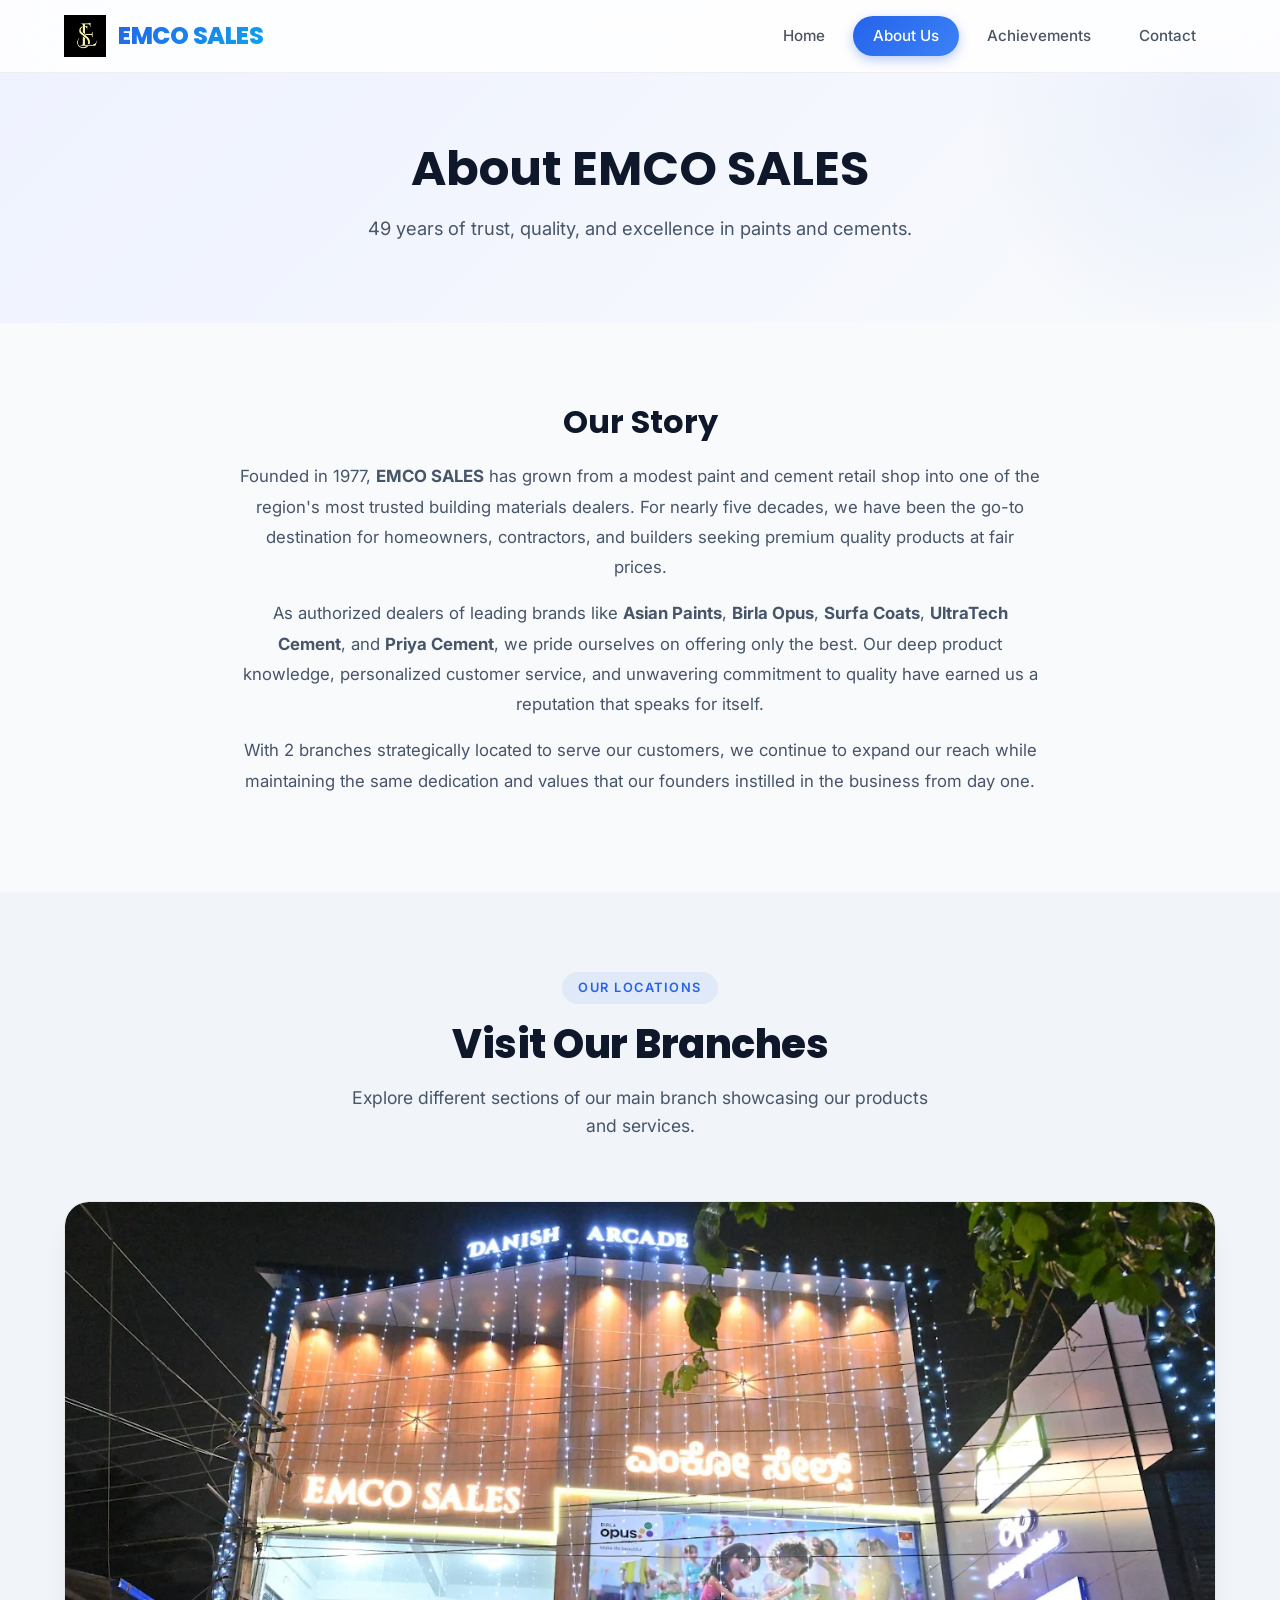
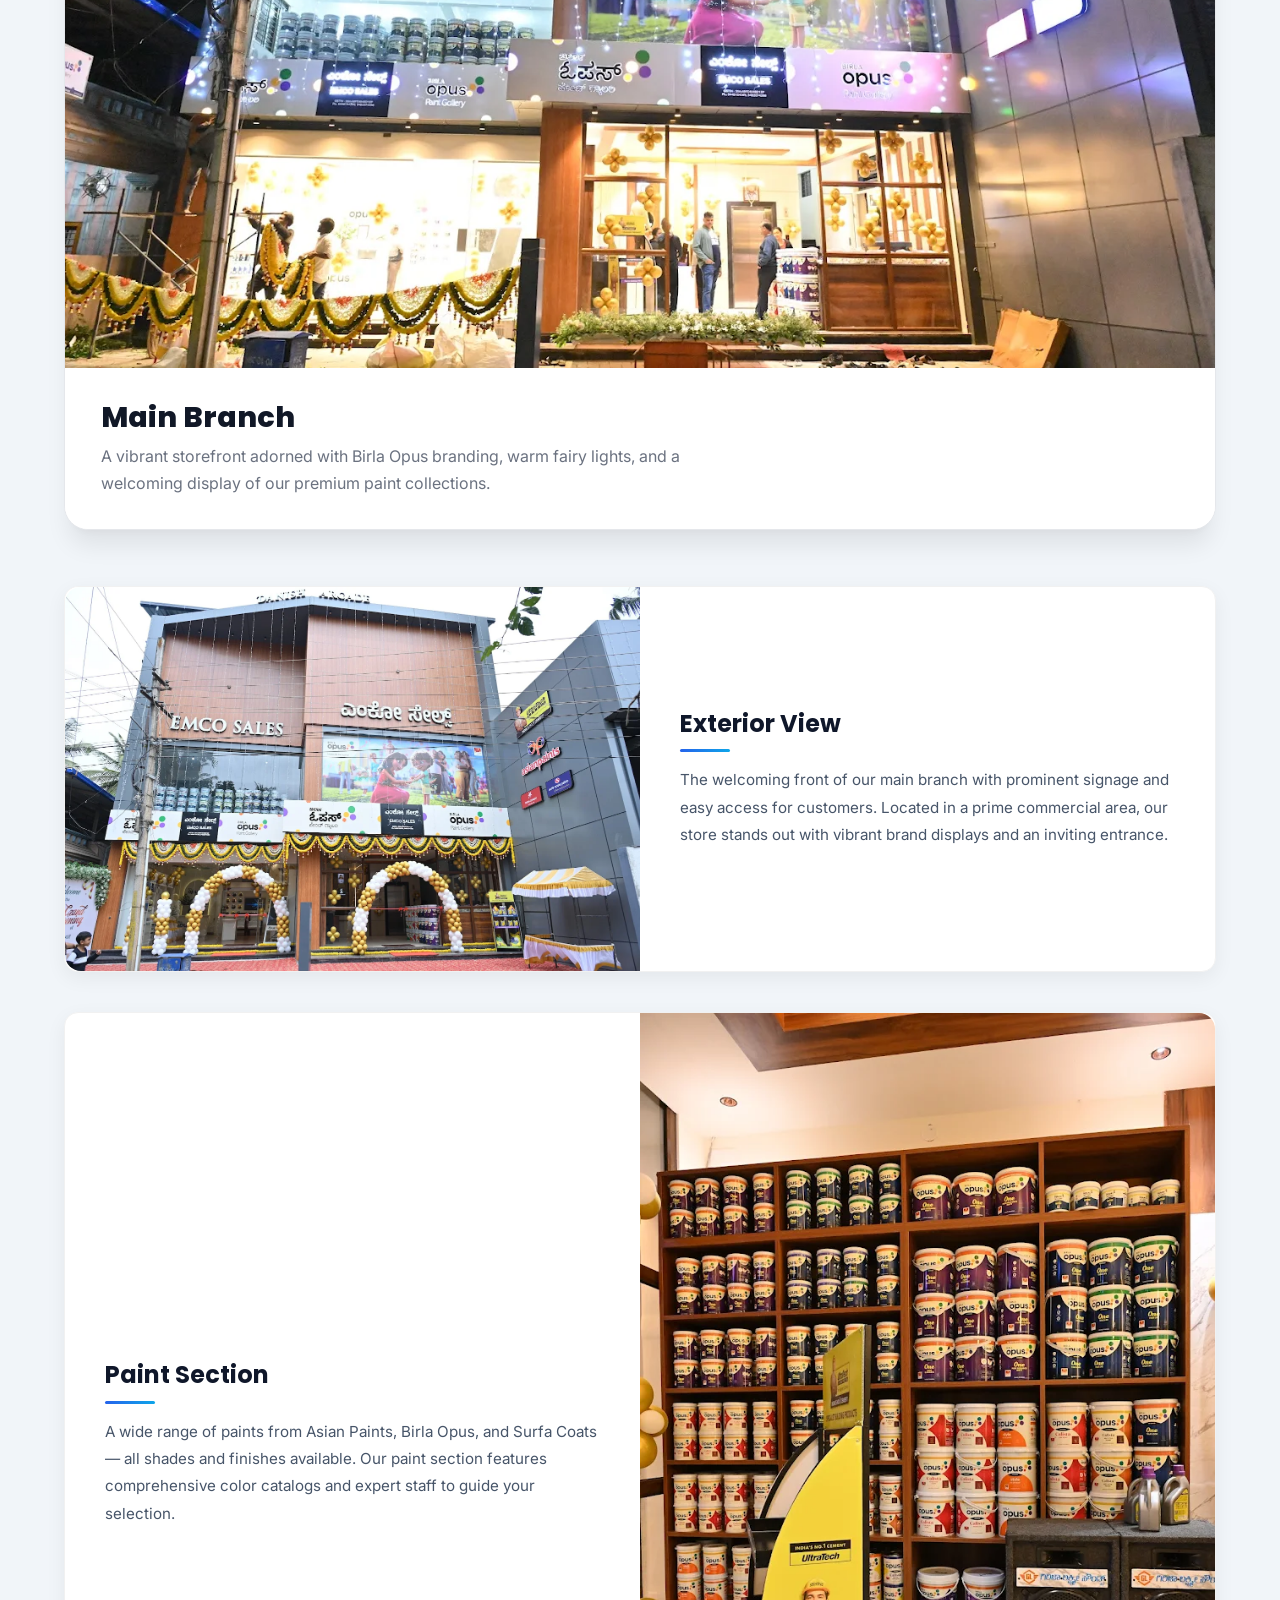
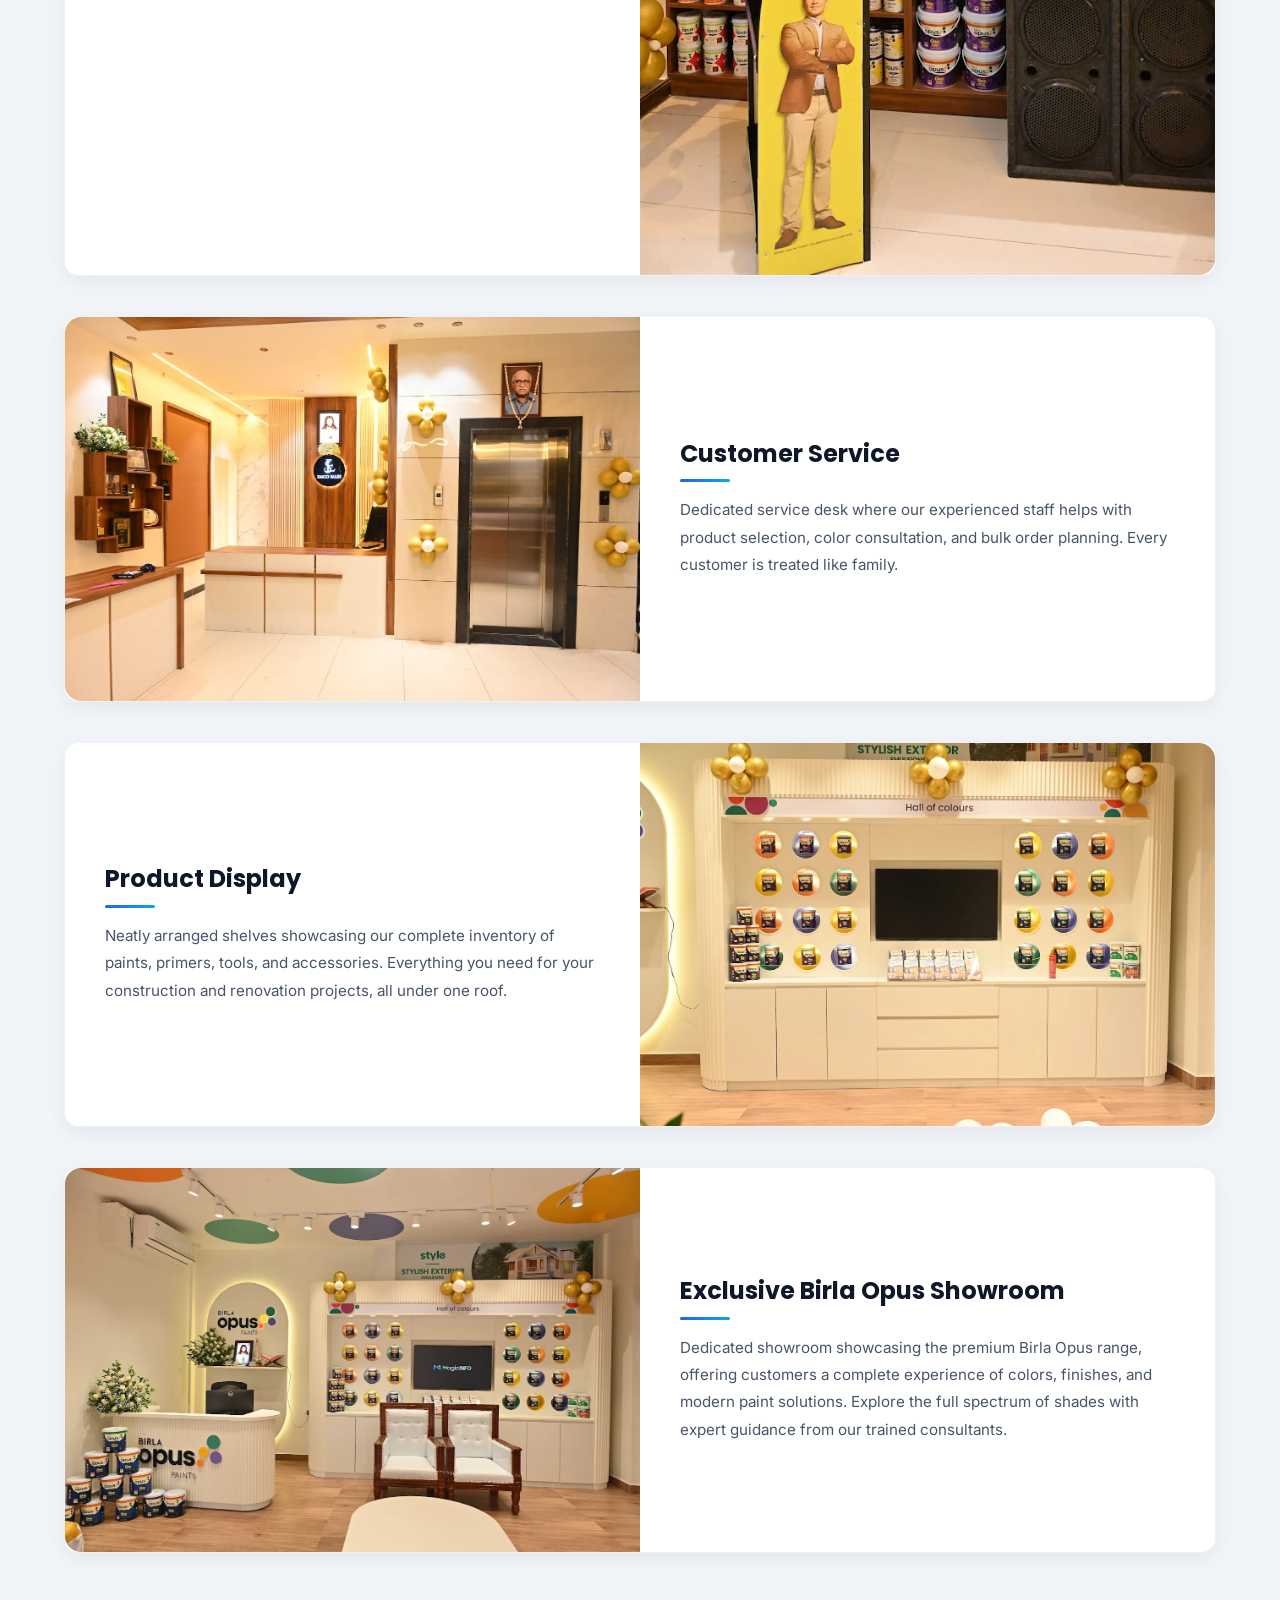
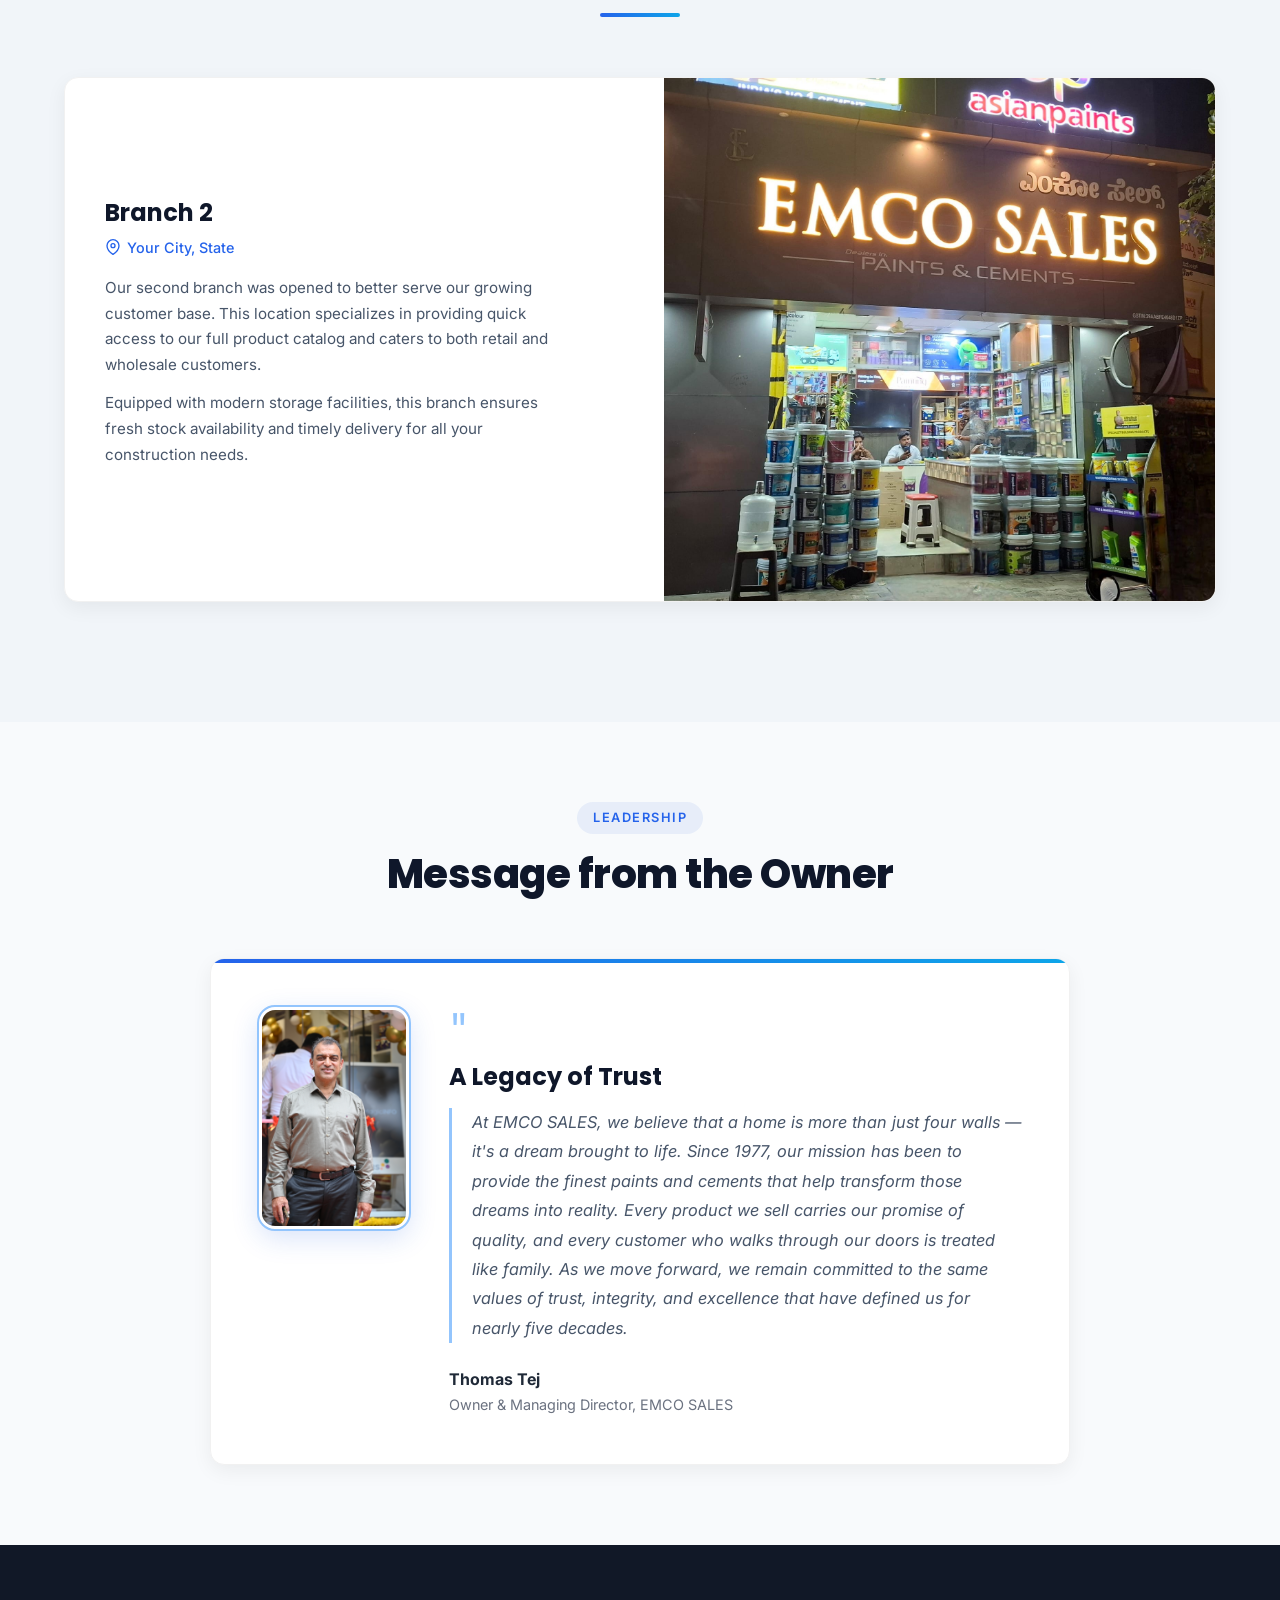
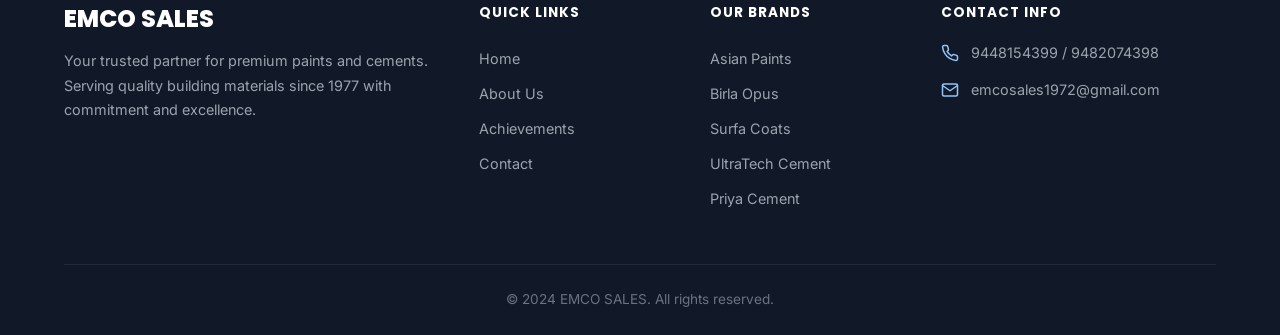
==== commit 64c50a17: "Add files via upload" ====
--- a/about.html
+++ b/about.html
@@ -19,7 +19,7 @@
     <div class="container">
       <a href="index.html" class="nav-logo">
         <div class="nav-logo-icon">
-          <img src="images/logo.png" alt="EMCO Logo" class="logo-img">
+          <img src="logo.png" alt="EMCO Logo" class="logo-img">
         </div>
         <span>EMCO SALES</span>
       </a>
@@ -81,7 +81,7 @@
 
       <!-- ===== MAIN BRANCH HERO IMAGE ===== -->
       <div class="branch-hero animate-fade-in-up">
-        <img src="images/branches/main-hero.jpg" alt="EMCO SALES Main Branch" class="branch-hero-main-img">
+        <img src="main-hero.jpg" alt="EMCO SALES Main Branch" class="branch-hero-main-img">
         <div class="branch-hero-info">
           <h3>Main Branch</h3>
           <p>A vibrant storefront adorned with Birla Opus branding, warm fairy lights, and a welcoming display of our premium paint collections.</p>
@@ -98,7 +98,7 @@
       <!-- EDITABLE: Exterior View -->
       <div class="branch-section animate-fade-in-up">
         <div class="branch-section-img">
-          <img src="images/branches/exterior.jpg" alt="Exterior View" class="branch-section-contain-img">
+          <img src="exterior.jpg" alt="Exterior View" class="branch-section-contain-img">
         </div>
         <div class="branch-section-text">
           <h3>Exterior View</h3>
@@ -110,7 +110,7 @@
       <!-- EDITABLE: Paint Section -->
       <div class="branch-section reverse animate-fade-in-up">
         <div class="branch-section-img">
-          <img src="images/branches/paint-section.jpg" alt="Paint Section" class="branch-section-contain-img">
+          <img src="paint-section.jpg" alt="Paint Section" class="branch-section-contain-img">
         </div>
         <div class="branch-section-text">
           <h3>Paint Section</h3>
@@ -122,7 +122,7 @@
       <!-- EDITABLE: Customer Service Area -->
       <div class="branch-section animate-fade-in-up">
         <div class="branch-section-img">
-          <img src="images/branches/customer-area.jpg" alt="Customer Service Area" class="branch-section-contain-img">
+          <img src="customer-area.jpg" alt="Customer Service Area" class="branch-section-contain-img">
         </div>
         <div class="branch-section-text">
           <h3>Customer Service</h3>
@@ -134,7 +134,7 @@
       <!-- EDITABLE: Product Display Shelves -->
       <div class="branch-section reverse animate-fade-in-up">
         <div class="branch-section-img">
-          <img src="images/branches/product-display.jpg" alt="Product Display Shelves" class="branch-section-contain-img">
+          <img src="product-display.jpg" alt="Product Display Shelves" class="branch-section-contain-img">
         </div>
         <div class="branch-section-text">
           <h3>Product Display</h3>
@@ -147,7 +147,7 @@
       <div class="branch-section animate-fade-in-up">
         <div class="branch-section-img">
           <!-- EDITABLE: Replace images/branches/birla-opus.jpg with the actual showroom photo -->
-          <img src="images/branches/birla-showroom.jpg" alt="Exclusive Birla Opus Showroom" class="branch-section-contain-img">
+          <img src="birla-showroom.jpg" alt="Exclusive Birla Opus Showroom" class="branch-section-contain-img">
         </div>
         <div class="branch-section-text">
           <h3>Exclusive Birla Opus Showroom</h3>
@@ -163,7 +163,7 @@
       <!-- Branch 2 -->
       <div class="branch-card reverse animate-fade-in-up delay-2">
         <div class="branch-card-image">
-          <img src="images/branches/branch2.jpg" alt="EMCO SALES Second Branch - Shivamogga" style="width: 100%; height: auto; object-fit: contain; display: block;">
+          <img src="branch2.jpg" alt="EMCO SALES Second Branch - Shivamogga" style="width: 100%; height: auto; object-fit: contain; display: block;">
         </div>
         <div class="branch-card-content">
           <h3>Branch 2</h3>
@@ -199,7 +199,7 @@
 
           <!-- EDITABLE: Owner photo - replace images/owner.jpg with any image -->
           <div class="owner-img-wrap">
-            <img src="images/owner.jpg" alt="Thomas Tej" class="owner-img">
+            <img src="owner.jpg" alt="Thomas Tej" class="owner-img">
           </div>
 
           <!-- Message Content -->
